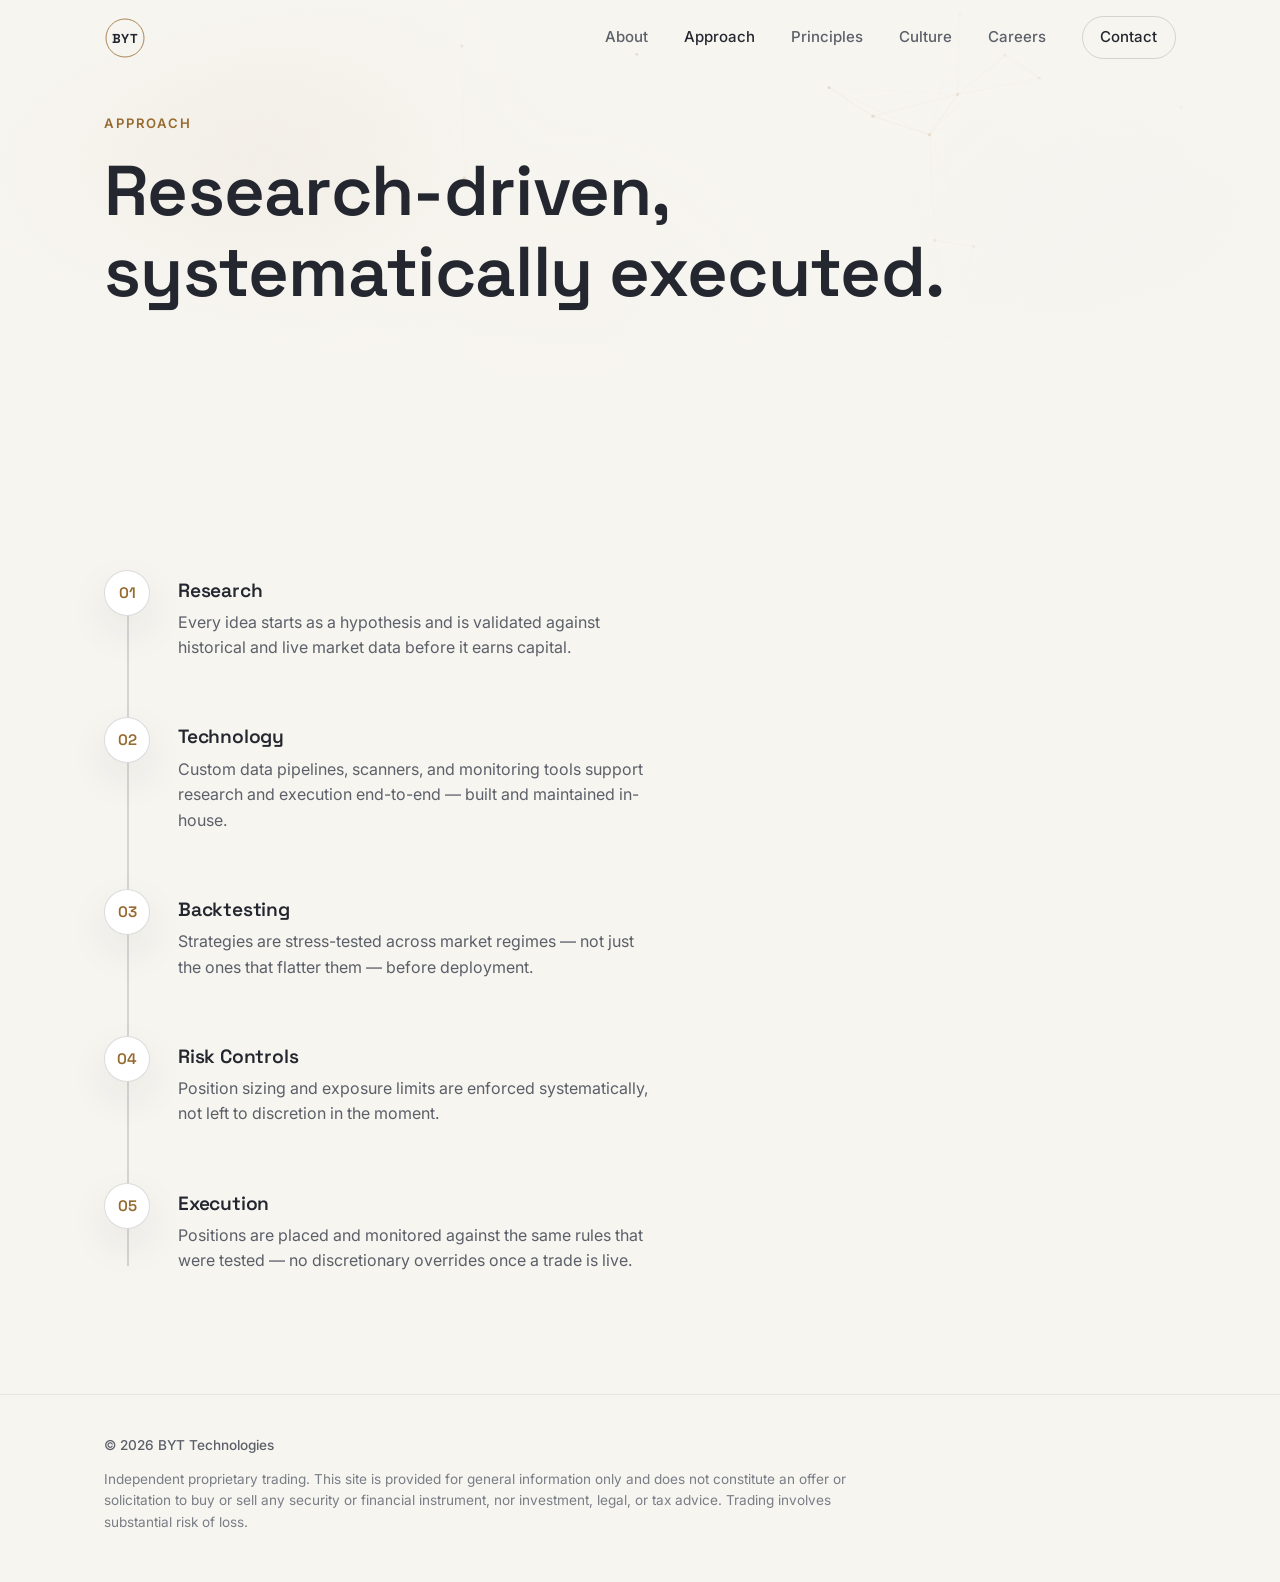
==== approach.html @ 27b65799 "push improvements" ====
<!DOCTYPE html>
<html lang="en">
<head>
<meta charset="UTF-8">
<meta name="viewport" content="width=device-width, initial-scale=1.0">
<title>Approach — BYT</title>
<meta name="description" content="Research-driven, systematically executed: how BYT moves from hypothesis to research, technology, backtesting, risk controls, and execution.">
<meta name="theme-color" content="#f7f5f0">
<link rel="icon" type="image/svg+xml" href="favicon.svg">
<link rel="preconnect" href="https://fonts.googleapis.com">
<link rel="preconnect" href="https://fonts.gstatic.com" crossorigin>
<link href="https://fonts.googleapis.com/css2?family=Space+Grotesk:wght@500;600;700&family=Inter:wght@400;500;600&display=swap" rel="stylesheet">
<link rel="stylesheet" href="css/style.css">
</head>
<body>

<a class="skip-link" href="#main">Skip to content</a>

<header class="site-header" id="site-header">
  <div class="container header-inner">
    <a href="index.html" class="logo" aria-label="BYT — home">
      <svg class="logo-mark" viewBox="0 0 84 84" aria-hidden="true">
        <circle cx="42" cy="42" r="38"/>
        <text x="42" y="52" text-anchor="middle">BYT</text>
      </svg>
    </a>
    <nav class="nav" id="nav">
      <a href="about.html">About</a>
      <a href="approach.html" aria-current="page">Approach</a>
      <a href="principles.html">Principles</a>
      <a href="culture.html">Culture</a>
      <a href="careers.html">Careers</a>
      <a href="contact.html" class="nav-cta">Contact</a>
    </nav>
    <button class="nav-toggle" id="nav-toggle" aria-label="Toggle menu" aria-expanded="false" aria-controls="nav">
      <span></span><span></span><span></span>
    </button>
  </div>
</header>

<main id="main">

  <section class="hero page-hero">
    <div class="hero-mesh" aria-hidden="true"><span></span><span></span><span></span></div>
    <canvas id="network" aria-hidden="true"></canvas>
    <div class="hero-scrim" aria-hidden="true"></div>
    <div class="container hero-inner">
      <p class="eyebrow reveal">Approach</p>
      <h1 data-split>Research-driven, systematically executed.</h1>
    </div>
  </section>

  <section class="section">
    <div class="container">
      <div class="pipeline">
        <div class="pipeline-line" aria-hidden="true"></div>

        <div class="pipeline-node reveal">
          <span class="pipeline-marker">01</span>
          <div>
            <h3>Research</h3>
            <p>Every idea starts as a hypothesis and is validated against historical and live market data before it earns capital.</p>
          </div>
        </div>

        <div class="pipeline-node reveal">
          <span class="pipeline-marker">02</span>
          <div>
            <h3>Technology</h3>
            <p>Custom data pipelines, scanners, and monitoring tools support research and execution end-to-end — built and maintained in-house.</p>
          </div>
        </div>

        <div class="pipeline-node reveal">
          <span class="pipeline-marker">03</span>
          <div>
            <h3>Backtesting</h3>
            <p>Strategies are stress-tested across market regimes — not just the ones that flatter them — before deployment.</p>
          </div>
        </div>

        <div class="pipeline-node reveal">
          <span class="pipeline-marker">04</span>
          <div>
            <h3>Risk Controls</h3>
            <p>Position sizing and exposure limits are enforced systematically, not left to discretion in the moment.</p>
          </div>
        </div>

        <div class="pipeline-node reveal">
          <span class="pipeline-marker">05</span>
          <div>
            <h3>Execution</h3>
            <p>Positions are placed and monitored against the same rules that were tested — no discretionary overrides once a trade is live.</p>
          </div>
        </div>
      </div>
    </div>
  </section>

</main>

<footer class="site-footer">
  <div class="container footer-inner">
    <span>© <span id="year"></span> BYT Technologies</span>
    <p class="disclaimer">
      Independent proprietary trading. This site is provided for general information only and
      does not constitute an offer or solicitation to buy or sell any security or financial
      instrument, nor investment, legal, or tax advice. Trading involves substantial risk of loss.
    </p>
  </div>
</footer>


<script src="js/main.js"></script>
</body>
</html>
---- css/style.css ----
/* ---------- View transitions (progressive enhancement; Chromium only, no-op elsewhere) ---------- */
@view-transition {
  navigation: auto;
}
::view-transition-old(root),
::view-transition-new(root) {
  animation-duration: .45s;
  animation-timing-function: ease;
}

/* ---------- Reset & base ---------- */
*, *::before, *::after { box-sizing: border-box; margin: 0; padding: 0; }

:root {
  --bg: #f7f5f0;
  --bg-elevated: #efece4;
  --bg-elevated-2: #ffffff;
  --text: #23262e;
  --text-muted: #5b5f68;
  --text-dim: #797d86;
  --accent: #96692f;
  --accent-soft: rgba(150, 105, 47, 0.1);
  --border: rgba(35, 38, 46, 0.08);
  --border-strong: rgba(35, 38, 46, 0.16);
  --shadow: 0 16px 40px rgba(35, 38, 46, 0.08);
  --font-head: "Space Grotesk", "Inter", sans-serif;
  --font-body: "Inter", -apple-system, BlinkMacSystemFont, sans-serif;
  --container: 1120px;
  --header-h: 76px;
}

html {
  scroll-behavior: smooth;
  scroll-padding-top: var(--header-h);
}

body {
  background: var(--bg);
  color: var(--text);
  font-family: var(--font-body);
  font-size: 16px;
  line-height: 1.6;
  -webkit-font-smoothing: antialiased;
  position: relative;
}

/* Film-grain texture */
body::before {
  content: "";
  position: fixed;
  inset: 0;
  z-index: 9999;
  pointer-events: none;
  opacity: 0.035;
  mix-blend-mode: overlay;
  background-image: url("data:image/svg+xml,%3Csvg xmlns='http://www.w3.org/2000/svg' viewBox='0 0 200 200'%3E%3Cfilter id='n'%3E%3CfeTurbulence type='fractalNoise' baseFrequency='0.85' numOctaves='3' stitchTiles='stitch'/%3E%3C/filter%3E%3Crect width='100%25' height='100%25' filter='url(%23n)'/%3E%3C/svg%3E");
  background-size: 180px 180px;
}

img, svg { display: block; max-width: 100%; }
a { color: inherit; text-decoration: none; }
ul { list-style: none; }

h1, h2, h3 {
  font-family: var(--font-head);
  font-weight: 600;
  line-height: 1.15;
  letter-spacing: -0.01em;
}

.container {
  max-width: var(--container);
  margin: 0 auto;
  padding: 0 24px;
}

.skip-link {
  position: absolute;
  left: -999px;
  top: 0;
  background: var(--accent);
  color: var(--bg);
  padding: 10px 16px;
  z-index: 200;
  font-weight: 600;
}
.skip-link:focus { left: 24px; top: 24px; }

:focus-visible {
  outline: 2px solid var(--accent);
  outline-offset: 3px;
}

/* ---------- Header ---------- */
.site-header {
  position: fixed;
  top: 0; left: 0; right: 0;
  height: var(--header-h);
  display: flex;
  align-items: center;
  z-index: 100;
  border-bottom: 1px solid transparent;
  transition: background-color .3s ease, border-color .3s ease, backdrop-filter .3s ease;
}
.site-header.scrolled {
  background: rgba(247, 245, 240, 0.85);
  backdrop-filter: blur(10px);
  border-bottom-color: var(--border);
}

.header-inner {
  display: flex;
  align-items: center;
  justify-content: space-between;
  width: 100%;
}

.logo {
  display: inline-flex;
  align-items: center;
  view-transition-name: site-header;
}
.logo-mark {
  width: 42px;
  height: 42px;
  display: block;
}
.logo-mark circle {
  fill: none;
  stroke: var(--accent);
  stroke-width: 1.6;
}
.logo-mark text {
  font-family: var(--font-head);
  font-weight: 700;
  font-size: 26px;
  letter-spacing: 0.5px;
  fill: var(--text);
}

.nav a[aria-current="page"] { color: var(--text); }

.nav {
  display: flex;
  align-items: center;
  gap: 2.25rem;
  font-size: 0.94rem;
  font-weight: 500;
  color: var(--text-muted);
}
.nav a { transition: color .2s ease; }
.nav a:hover { color: var(--text); }
.nav-cta {
  color: var(--text) !important;
  border: 1px solid var(--border-strong);
  padding: 0.5rem 1.1rem;
  border-radius: 999px;
  transition: border-color .2s ease, background-color .2s ease;
}
.nav-cta:hover { border-color: var(--accent); background: var(--accent-soft); }

.nav-toggle {
  display: none;
  flex-direction: column;
  justify-content: center;
  gap: 5px;
  width: 40px; height: 40px;
  background: none;
  border: none;
  cursor: pointer;
}
.nav-toggle span {
  display: block;
  height: 2px;
  width: 22px;
  background: var(--text);
  margin: 0 auto;
  transition: transform .25s ease, opacity .25s ease;
}

/* ---------- Hero ---------- */
.hero {
  position: relative;
  min-height: 100vh;
  display: flex;
  align-items: center;
  overflow: hidden;
}
.hero-mesh {
  position: absolute;
  inset: -10%;
  z-index: 0;
  filter: blur(60px);
  opacity: 0.6;
  pointer-events: none;
}
.hero-mesh span {
  position: absolute;
  border-radius: 50%;
  mix-blend-mode: multiply;
}
.hero-mesh span:nth-child(1) {
  width: 42vw; height: 42vw;
  top: -8%; left: 4%;
  background: radial-gradient(circle, rgba(150, 105, 47, 0.55), transparent 70%);
  animation: drift1 26s ease-in-out infinite;
}
.hero-mesh span:nth-child(2) {
  width: 36vw; height: 36vw;
  top: 30%; right: 2%;
  background: radial-gradient(circle, rgba(91, 116, 140, 0.4), transparent 70%);
  animation: drift2 32s ease-in-out infinite;
}
.hero-mesh span:nth-child(3) {
  width: 30vw; height: 30vw;
  bottom: -14%; left: 32%;
  background: radial-gradient(circle, rgba(201, 169, 97, 0.4), transparent 70%);
  animation: drift3 22s ease-in-out infinite;
}
@keyframes drift1 {
  0%, 100% { transform: translate(0, 0) scale(1); }
  50% { transform: translate(6%, 8%) scale(1.1); }
}
@keyframes drift2 {
  0%, 100% { transform: translate(0, 0) scale(1); }
  50% { transform: translate(-8%, 6%) scale(0.9); }
}
@keyframes drift3 {
  0%, 100% { transform: translate(0, 0) scale(1); }
  50% { transform: translate(5%, -6%) scale(1.05); }
}

#network {
  position: absolute;
  inset: 0;
  width: 100%;
  height: 100%;
}
.hero-scrim {
  position: absolute;
  inset: 0;
  background:
    radial-gradient(ellipse 60% 50% at 50% 40%, transparent 0%, var(--bg) 92%),
    linear-gradient(180deg, rgba(247,245,240,0.35) 0%, var(--bg) 100%);
}
.hero-inner {
  position: relative;
  z-index: 2;
  width: 100%;
}
.eyebrow {
  color: var(--accent);
  font-size: 0.82rem;
  font-weight: 600;
  letter-spacing: 0.14em;
  text-transform: uppercase;
  margin-bottom: 1.1rem;
}
.hero h1 {
  font-size: clamp(2.6rem, 6vw, 4.4rem);
  margin-bottom: 1.5rem;
}
.hero-sub {
  font-size: clamp(1.05rem, 2vw, 1.2rem);
  color: var(--text-muted);
  max-width: 560px;
  margin-bottom: 2.5rem;
}
.hero-actions {
  display: flex;
  gap: 1rem;
  flex-wrap: wrap;
}

.market-status {
  display: inline-flex;
  align-items: center;
  gap: 0.6rem;
  margin-top: 2.5rem;
  font-size: 0.85rem;
  color: var(--text-muted);
}
.market-dot {
  position: relative;
  width: 7px; height: 7px;
  border-radius: 50%;
  background: var(--text-dim);
  flex: none;
}
.market-dot.open { background: #3f8f4a; }
.market-dot.open::after {
  content: "";
  position: absolute;
  inset: -5px;
  border-radius: 50%;
  border: 1px solid #3f8f4a;
  animation: pulse-ring 2.2s ease-out infinite;
}
.market-dot.closed { background: #ab5a34; }
@keyframes pulse-ring {
  0% { transform: scale(0.6); opacity: 0.7; }
  100% { transform: scale(2); opacity: 0; }
}

.btn {
  display: inline-flex;
  align-items: center;
  justify-content: center;
  padding: 0.85rem 1.7rem;
  border-radius: 999px;
  font-weight: 600;
  font-size: 0.95rem;
  transition: transform .2s ease, background-color .2s ease, border-color .2s ease, color .2s ease;
}
.btn-primary {
  background: var(--accent);
  color: var(--bg);
}
.btn-primary:hover { transform: translateY(-2px); }
.btn-ghost {
  border: 1px solid var(--border-strong);
  color: var(--text);
}
.btn-ghost:hover { border-color: var(--accent); color: var(--accent); }

.scroll-cue {
  position: absolute;
  bottom: 2.5rem;
  left: 50%;
  transform: translateX(-50%);
  z-index: 2;
  width: 26px; height: 42px;
  border: 1.5px solid var(--border-strong);
  border-radius: 999px;
}
.scroll-cue span {
  position: absolute;
  top: 8px; left: 50%;
  width: 4px; height: 8px;
  margin-left: -2px;
  background: var(--accent);
  border-radius: 999px;
  animation: scroll-cue 1.8s ease-in-out infinite;
}
@keyframes scroll-cue {
  0% { opacity: 1; transform: translateY(0); }
  70% { opacity: 0; transform: translateY(14px); }
  100% { opacity: 0; transform: translateY(14px); }
}

/* ---------- Sections ---------- */
.section {
  padding: 7.5rem 0;
}
.section-alt {
  background: var(--bg-elevated);
  border-top: 1px solid var(--border);
  border-bottom: 1px solid var(--border);
}
.section-head { margin-bottom: 3rem; max-width: 640px; }
.section-head h2 {
  font-size: clamp(1.8rem, 3.4vw, 2.5rem);
}

.about-grid {
  display: grid;
  grid-template-columns: repeat(2, 1fr);
  gap: 2.5rem;
}
.lede {
  font-size: 1.15rem;
  color: var(--text);
}
.about-grid p { color: var(--text-muted); }
.about-grid .lede { color: var(--text); }

/* ---------- Cards ---------- */
.card-grid {
  display: grid;
  grid-template-columns: repeat(auto-fit, minmax(240px, 1fr));
  gap: 1.5rem;
}
.card {
  background: var(--bg-elevated-2);
  border: 1px solid var(--border);
  border-radius: 14px;
  padding: 2rem 1.75rem;
  box-shadow: var(--shadow);
  transition: border-color .25s ease, transform .25s ease, box-shadow .25s ease;
}
.card:hover {
  border-color: var(--border-strong);
  transform: translateY(-4px);
  box-shadow: 0 24px 48px rgba(35, 38, 46, 0.12);
}
.card-icon {
  width: 42px; height: 42px;
  color: var(--accent);
  margin-bottom: 1.25rem;
}
.card h3 {
  font-size: 1.05rem;
  margin-bottom: 0.6rem;
}
.card p {
  color: var(--text-muted);
  font-size: 0.95rem;
}

/* ---------- Principles ---------- */
.principles-list {
  display: flex;
  flex-direction: column;
  gap: 0;
}
.principle {
  display: flex;
  gap: 2rem;
  align-items: baseline;
  padding: 2rem 0;
  border-top: 1px solid var(--border);
}
.principle:last-child { border-bottom: 1px solid var(--border); }
.principle-num {
  font-family: var(--font-head);
  font-size: 1rem;
  color: var(--accent);
  font-weight: 600;
  min-width: 2.5rem;
}
.principle h3 { font-size: 1.15rem; margin-bottom: 0.4rem; }
.principle p { color: var(--text-muted); max-width: 560px; }

/* ---------- Contact ---------- */
.contact-inner {
  text-align: center;
  max-width: 640px;
}
.contact-inner h2 { font-size: clamp(1.8rem, 3.4vw, 2.5rem); margin-bottom: 0.75rem; }
.contact-sub { color: var(--text-muted); margin-bottom: 2.25rem; max-width: 560px; }
.contact-inner .btn { margin: 0 auto; }
.fine-print {
  margin-top: 1.75rem;
  font-size: 0.85rem;
  color: var(--text-dim);
}

/* ---------- Footer ---------- */
.site-footer {
  padding: 2.5rem 0 3rem;
  border-top: 1px solid var(--border);
}
.footer-inner {
  display: flex;
  flex-direction: column;
  gap: 0.75rem;
  font-size: 0.85rem;
  color: var(--text-dim);
}
.footer-inner span { color: var(--text-muted); font-weight: 500; }
.disclaimer { max-width: 760px; line-height: 1.6; }

/* ---------- Reveal animation ---------- */
.reveal {
  opacity: 0;
  transform: translateY(16px);
  transition: opacity .7s ease, transform .7s ease;
}
.reveal.in-view {
  opacity: 1;
  transform: translateY(0);
}

@media (prefers-reduced-motion: reduce) {
  html { scroll-behavior: auto; }
  .reveal { opacity: 1; transform: none; transition: none; }
  .scroll-cue span { animation: none; }
  .hero-mesh span { animation: none; }
  .market-dot.open::after { animation: none; }
}

/* ---------- Kinetic split text ---------- */
[data-split] .word {
  display: inline-block;
  opacity: 0;
  transform: translateY(0.45em);
  transition: opacity .6s cubic-bezier(.22,.68,0,1.01), transform .6s cubic-bezier(.22,.68,0,1.01);
}
[data-split].in-view .word { opacity: 1; transform: translateY(0); }

/* ---------- Page header (interior pages) ---------- */
.hero.page-hero { min-height: 50vh; }

/* ---------- Home: teaser sections ---------- */
.teaser {
  padding: 6rem 0;
  border-top: 1px solid var(--border);
}
.teaser-head {
  display: flex;
  align-items: baseline;
  justify-content: space-between;
  gap: 2rem;
  margin-bottom: 2rem;
  flex-wrap: wrap;
}
.teaser-head h2 { font-size: clamp(1.6rem, 3vw, 2.1rem); }
.teaser-link {
  display: inline-flex;
  align-items: center;
  gap: .4rem;
  color: var(--accent);
  font-weight: 600;
  font-size: .92rem;
  white-space: nowrap;
}
.teaser-link svg { width: 16px; height: 16px; transition: transform .2s ease; }
.teaser-link:hover svg { transform: translateX(3px); }
.teaser-lede {
  font-size: 1.2rem;
  max-width: 640px;
  color: var(--text);
}

.pipeline-preview {
  display: flex;
  flex-wrap: wrap;
  align-items: center;
  gap: .6rem 1rem;
  font-size: .92rem;
  color: var(--text-muted);
  font-weight: 500;
}
.pipeline-preview i { color: var(--border-strong); font-style: normal; }

.principles-teaser {
  display: grid;
  grid-template-columns: repeat(3, 1fr);
  gap: 2rem;
}
.principles-teaser a { display: block; padding-top: 2rem; border-top: 1px solid var(--border); }
.principles-teaser .principle-num {
  display: block;
  font-family: var(--font-head);
  color: var(--accent);
  font-size: 1rem;
  margin-bottom: 1rem;
}
.principles-teaser h3 {
  font-size: clamp(1.5rem, 3vw, 2rem);
  transition: color .2s ease;
}
.principles-teaser a:hover h3 { color: var(--accent); }

/* ---------- Pipeline (Approach page) ---------- */
.pipeline { position: relative; max-width: 720px; }
.pipeline-line {
  position: absolute;
  left: 23px;
  top: 8px;
  bottom: 8px;
  width: 2px;
  background: var(--border-strong);
  transform: scaleY(0);
  transform-origin: top;
  transition: transform 1.4s cubic-bezier(.22,.68,0,1.01);
}
.pipeline.in-view .pipeline-line { transform: scaleY(1); }
.pipeline-node {
  position: relative;
  display: flex;
  gap: 1.75rem;
  padding-bottom: 3.5rem;
}
.pipeline-node:last-child { padding-bottom: 0; }
.pipeline-marker {
  flex: none;
  width: 46px; height: 46px;
  border-radius: 50%;
  background: var(--bg-elevated-2);
  border: 1px solid var(--border-strong);
  display: flex;
  align-items: center;
  justify-content: center;
  font-family: var(--font-head);
  font-weight: 600;
  color: var(--accent);
  font-size: .95rem;
  box-shadow: var(--shadow);
}
.pipeline-node h3 { font-size: 1.2rem; margin-bottom: .5rem; padding-top: .6rem; }
.pipeline-node p { color: var(--text-muted); max-width: 480px; }

/* ---------- About split layout ---------- */
.about-split {
  display: grid;
  grid-template-columns: 1.1fr 0.9fr;
  gap: 4rem;
  align-items: center;
}
.about-copy p { color: var(--text-muted); margin-bottom: 1.5rem; }
.about-copy p.lede { color: var(--text); font-size: 1.15rem; }
.pull-quote {
  font-family: var(--font-head);
  font-size: clamp(1.5rem, 3.4vw, 2.1rem);
  line-height: 1.3;
  color: var(--text);
  border-left: 3px solid var(--accent);
  padding-left: 1.75rem;
  margin: 3.5rem 0 0;
}
.signal-visual {
  position: relative;
  width: 100%;
  max-width: 420px;
  aspect-ratio: 1 / 1;
  margin: 0 auto;
}
.signal-visual canvas { width: 100%; height: 100%; }

/* ---------- Manifesto (Principles page) ---------- */
.manifesto-block {
  padding: 6rem 0;
  border-top: 1px solid var(--border);
  display: grid;
  grid-template-columns: auto 1fr;
  gap: 3rem;
  align-items: start;
}
.manifesto-block:last-of-type { border-bottom: 1px solid var(--border); }
.manifesto-num {
  font-family: var(--font-head);
  font-size: clamp(4rem, 9vw, 7rem);
  line-height: 1;
  color: var(--accent-soft);
}
@supports (-webkit-text-stroke: 1px black) {
  .manifesto-num {
    color: transparent;
    -webkit-text-stroke: 1.5px var(--accent);
  }
}
.manifesto-block h2 { font-size: clamp(2rem, 5vw, 3.4rem); margin-bottom: 1.25rem; }
.manifesto-block p { font-size: 1.15rem; color: var(--text-muted); max-width: 560px; }

/* ---------- Responsive ---------- */
@media (max-width: 860px) {
  .about-grid { grid-template-columns: 1fr; }
}

@media (max-width: 720px) {
  .nav {
    position: fixed;
    top: var(--header-h);
    left: 0; right: 0;
    flex-direction: column;
    align-items: flex-start;
    gap: 0;
    background: var(--bg-elevated);
    border-bottom: 1px solid var(--border);
    padding: 0.5rem 24px 1.5rem;
    transform: translateY(-8px);
    opacity: 0;
    visibility: hidden;
    transition: opacity .25s ease, transform .25s ease, visibility .25s;
  }
  .nav.open {
    opacity: 1;
    transform: translateY(0);
    visibility: visible;
  }
  .nav a { padding: 0.85rem 0; width: 100%; border-bottom: 1px solid var(--border); }
  .nav-cta { margin-top: 0.75rem; text-align: center; border-bottom: 1px solid var(--border-strong) !important; }
  .nav-toggle { display: flex; }
  .nav-toggle.open span:nth-child(1) { transform: translateY(7px) rotate(45deg); }
  .nav-toggle.open span:nth-child(2) { opacity: 0; }
  .nav-toggle.open span:nth-child(3) { transform: translateY(-7px) rotate(-45deg); }

  .section { padding: 5rem 0; }
  .principle { flex-direction: column; gap: 0.5rem; }
}

@media (max-width: 860px) {
  .about-split { grid-template-columns: 1fr; }
  .principles-teaser { grid-template-columns: 1fr; gap: 0; }
  .principles-teaser a { padding: 1.75rem 0; border-top: 1px solid var(--border); }
}

@media (max-width: 640px) {
  .manifesto-block { grid-template-columns: 1fr; gap: 1rem; padding: 4rem 0; }
  .teaser { padding: 4rem 0; }
}
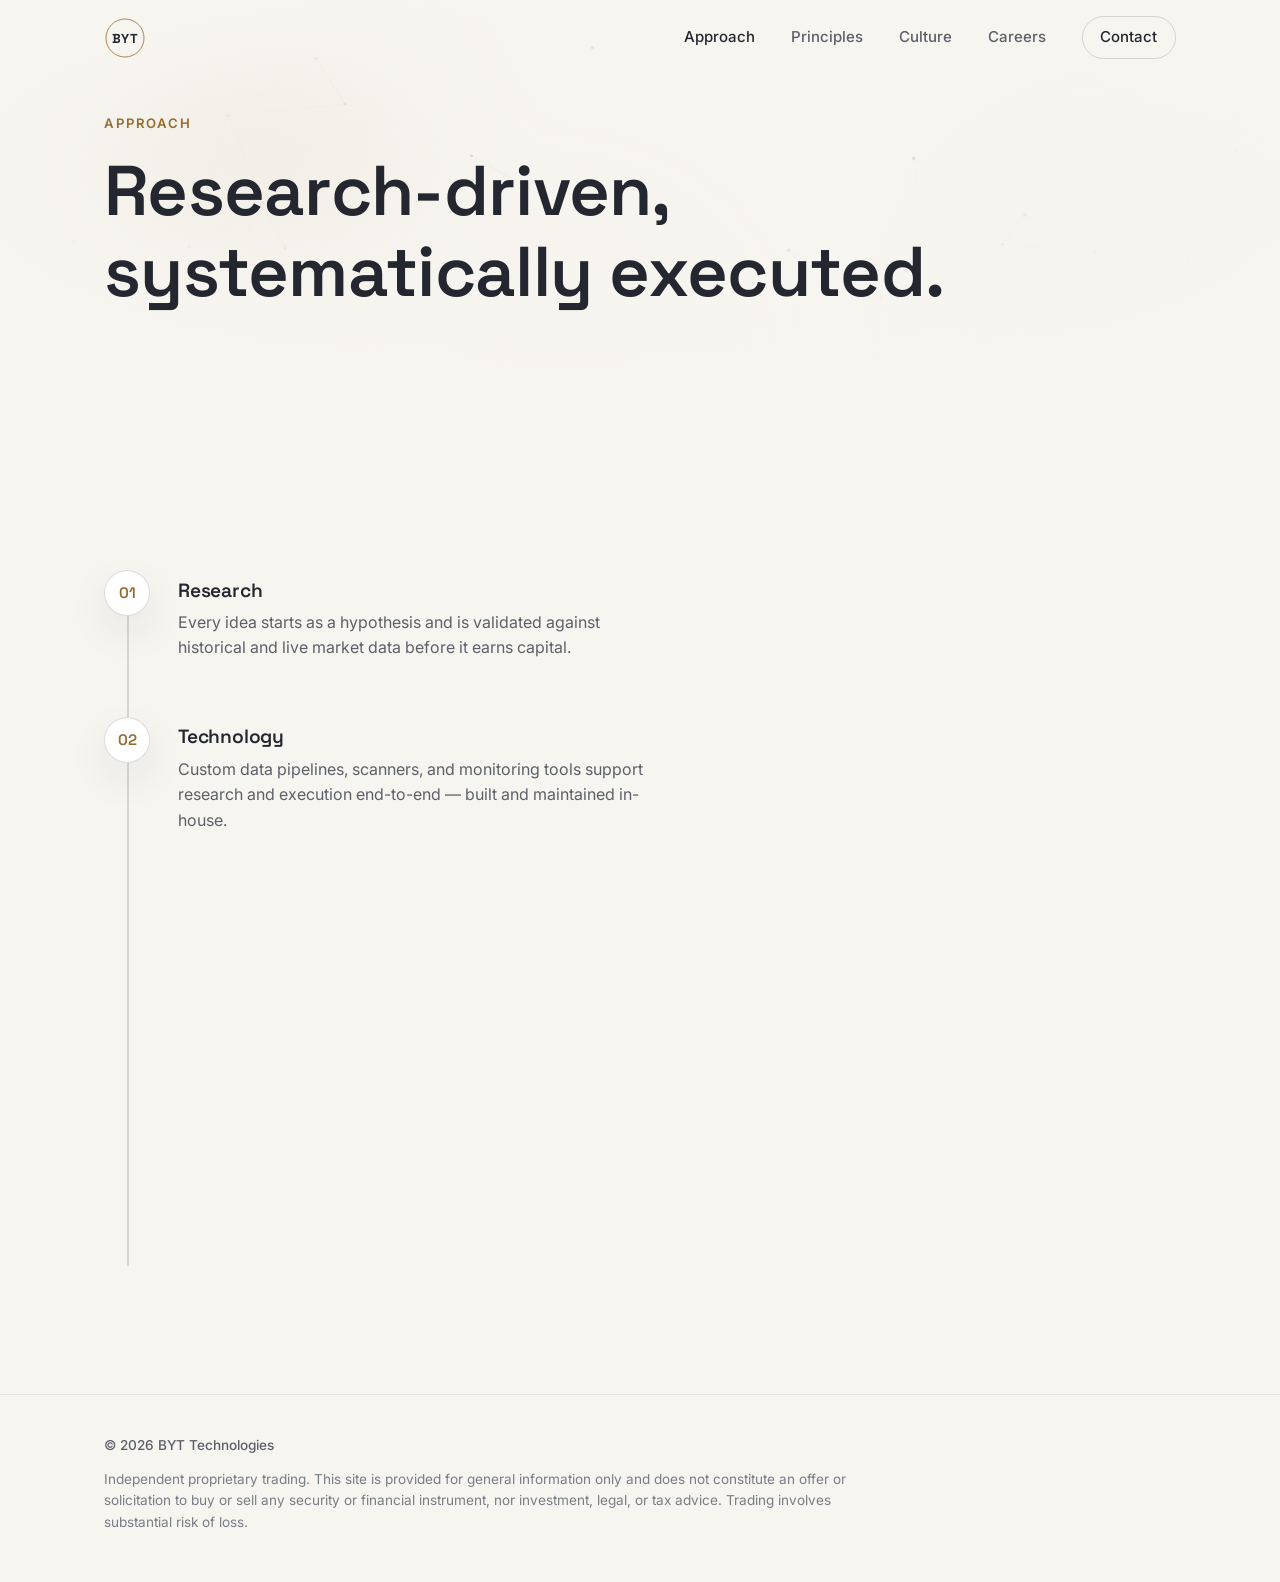
==== commit 06eca4e5: "add" ====
--- a/approach.html
+++ b/approach.html
@@ -25,7 +25,6 @@
       </svg>
     </a>
     <nav class="nav" id="nav">
-      <a href="about.html">About</a>
       <a href="approach.html" aria-current="page">Approach</a>
       <a href="principles.html">Principles</a>
       <a href="culture.html">Culture</a>
--- a/css/style.css
+++ b/css/style.css
@@ -362,17 +362,10 @@
   font-size: clamp(1.8rem, 3.4vw, 2.5rem);
 }
 
-.about-grid {
-  display: grid;
-  grid-template-columns: repeat(2, 1fr);
-  gap: 2.5rem;
-}
 .lede {
   font-size: 1.15rem;
   color: var(--text);
 }
-.about-grid p { color: var(--text-muted); }
-.about-grid .lede { color: var(--text); }
 
 /* ---------- Cards ---------- */
 .card-grid {
@@ -407,30 +400,6 @@
   font-size: 0.95rem;
 }
 
-/* ---------- Principles ---------- */
-.principles-list {
-  display: flex;
-  flex-direction: column;
-  gap: 0;
-}
-.principle {
-  display: flex;
-  gap: 2rem;
-  align-items: baseline;
-  padding: 2rem 0;
-  border-top: 1px solid var(--border);
-}
-.principle:last-child { border-bottom: 1px solid var(--border); }
-.principle-num {
-  font-family: var(--font-head);
-  font-size: 1rem;
-  color: var(--accent);
-  font-weight: 600;
-  min-width: 2.5rem;
-}
-.principle h3 { font-size: 1.15rem; margin-bottom: 0.4rem; }
-.principle p { color: var(--text-muted); max-width: 560px; }
-
 /* ---------- Contact ---------- */
 .contact-inner {
   text-align: center;
@@ -491,66 +460,11 @@
 /* ---------- Page header (interior pages) ---------- */
 .hero.page-hero { min-height: 50vh; }
 
-/* ---------- Home: teaser sections ---------- */
-.teaser {
-  padding: 6rem 0;
-  border-top: 1px solid var(--border);
-}
-.teaser-head {
-  display: flex;
-  align-items: baseline;
-  justify-content: space-between;
-  gap: 2rem;
-  margin-bottom: 2rem;
-  flex-wrap: wrap;
-}
-.teaser-head h2 { font-size: clamp(1.6rem, 3vw, 2.1rem); }
-.teaser-link {
-  display: inline-flex;
-  align-items: center;
-  gap: .4rem;
-  color: var(--accent);
-  font-weight: 600;
-  font-size: .92rem;
-  white-space: nowrap;
-}
-.teaser-link svg { width: 16px; height: 16px; transition: transform .2s ease; }
-.teaser-link:hover svg { transform: translateX(3px); }
 .teaser-lede {
   font-size: 1.2rem;
   max-width: 640px;
   color: var(--text);
 }
-
-.pipeline-preview {
-  display: flex;
-  flex-wrap: wrap;
-  align-items: center;
-  gap: .6rem 1rem;
-  font-size: .92rem;
-  color: var(--text-muted);
-  font-weight: 500;
-}
-.pipeline-preview i { color: var(--border-strong); font-style: normal; }
-
-.principles-teaser {
-  display: grid;
-  grid-template-columns: repeat(3, 1fr);
-  gap: 2rem;
-}
-.principles-teaser a { display: block; padding-top: 2rem; border-top: 1px solid var(--border); }
-.principles-teaser .principle-num {
-  display: block;
-  font-family: var(--font-head);
-  color: var(--accent);
-  font-size: 1rem;
-  margin-bottom: 1rem;
-}
-.principles-teaser h3 {
-  font-size: clamp(1.5rem, 3vw, 2rem);
-  transition: color .2s ease;
-}
-.principles-teaser a:hover h3 { color: var(--accent); }
 
 /* ---------- Pipeline (Approach page) ---------- */
 .pipeline { position: relative; max-width: 720px; }
@@ -644,10 +558,6 @@
 .manifesto-block p { font-size: 1.15rem; color: var(--text-muted); max-width: 560px; }
 
 /* ---------- Responsive ---------- */
-@media (max-width: 860px) {
-  .about-grid { grid-template-columns: 1fr; }
-}
-
 @media (max-width: 720px) {
   .nav {
     position: fixed;
@@ -677,16 +587,12 @@
   .nav-toggle.open span:nth-child(3) { transform: translateY(-7px) rotate(-45deg); }
 
   .section { padding: 5rem 0; }
-  .principle { flex-direction: column; gap: 0.5rem; }
 }
 
 @media (max-width: 860px) {
   .about-split { grid-template-columns: 1fr; }
-  .principles-teaser { grid-template-columns: 1fr; gap: 0; }
-  .principles-teaser a { padding: 1.75rem 0; border-top: 1px solid var(--border); }
 }
 
 @media (max-width: 640px) {
   .manifesto-block { grid-template-columns: 1fr; gap: 1rem; padding: 4rem 0; }
-  .teaser { padding: 4rem 0; }
-}
+}
